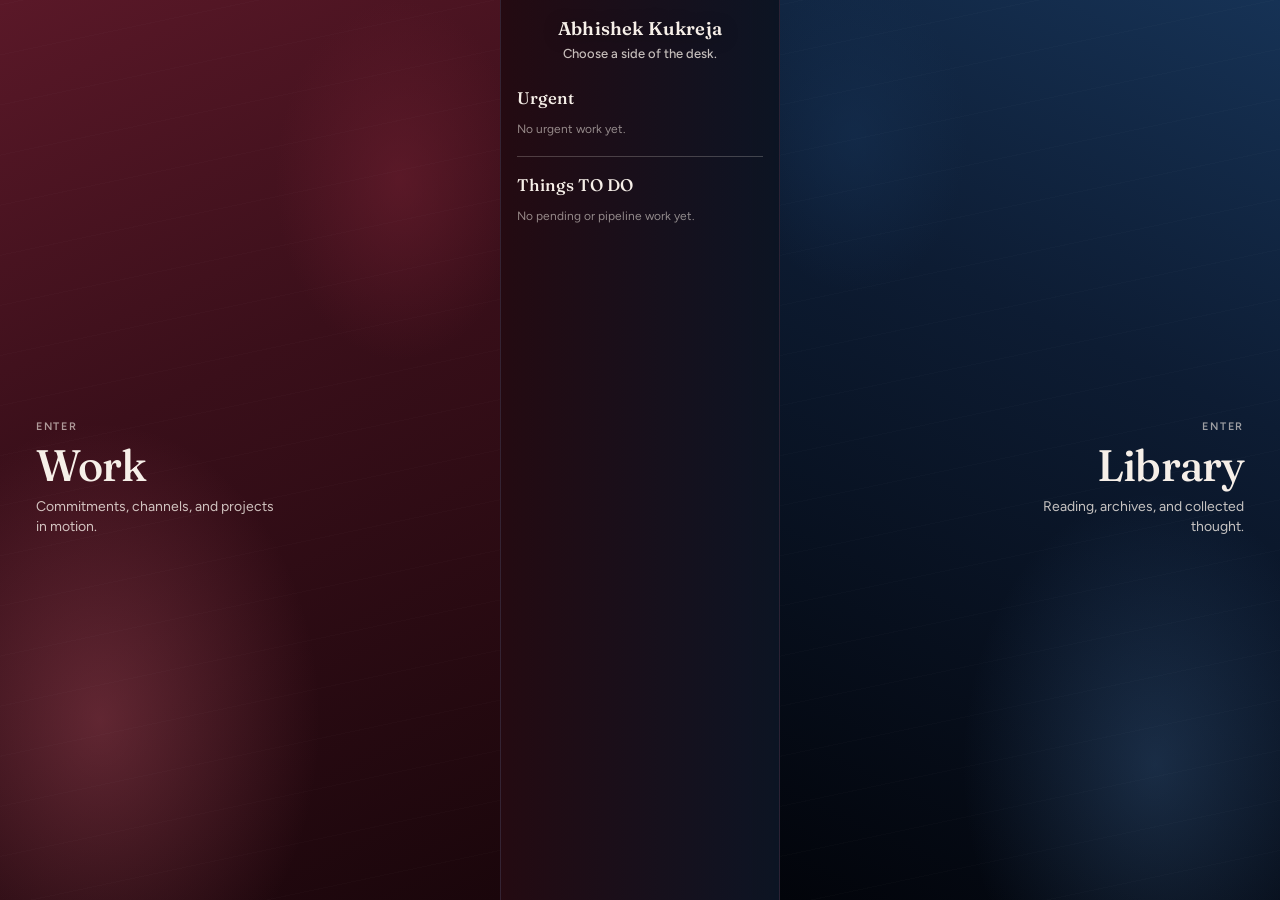
==== index.html @ 20c18913 "Publish Work and Library site." ====
<!DOCTYPE html>
<html lang="en">
<head>
  <meta charset="UTF-8" />
  <meta name="viewport" content="width=device-width, initial-scale=1" />
  <title>Abhishek Kukreja — Work & Library</title>
  <link rel="preconnect" href="https://fonts.googleapis.com" />
  <link rel="preconnect" href="https://fonts.gstatic.com" crossorigin />
  <link href="https://fonts.googleapis.com/css2?family=Fraunces:ital,opsz,wght@0,9..144,500;0,9..144,600;1,9..144,500&family=Figtree:wght@400;500;600;700&display=swap" rel="stylesheet" />
  <link rel="stylesheet" href="styles.css" />
</head>
<body class="page-home">
  <div class="home-brand">
    <p class="home-brand__name">Abhishek Kukreja</p>
    <p class="home-brand__line">Choose a side of the desk.</p>
  </div>

  <main class="home-split" aria-label="Choose Work or Library">
    <a class="home-panel home-panel--work" href="work.html">
      <div class="home-panel__veil"></div>
      <div class="home-panel__content">
        <span class="home-panel__label">Enter</span>
        <h1 class="home-panel__title">Work</h1>
        <p class="home-panel__copy">Commitments, channels, and projects in motion.</p>
      </div>
    </a>

    <aside class="home-todo" aria-label="Work lists">
      <section class="home-list-block" aria-labelledby="urgent-heading">
        <h2 id="urgent-heading">Urgent</h2>
        <ul class="home-todo__list" id="home-urgent-list"></ul>
        <p class="home-list-empty" id="home-urgent-empty">No urgent work yet.</p>
      </section>

      <section class="home-list-block home-list-block--todo" aria-labelledby="todo-heading">
        <h2 id="todo-heading">Things TO DO</h2>
        <ul class="home-todo__list" id="home-todo-list"></ul>
        <p class="home-list-empty" id="home-todo-empty">No pending or pipeline work yet.</p>
      </section>
    </aside>

    <a class="home-panel home-panel--library" href="library.html">
      <div class="home-panel__veil"></div>
      <div class="home-panel__content">
        <span class="home-panel__label">Enter</span>
        <h1 class="home-panel__title">Library</h1>
        <p class="home-panel__copy">Reading, archives, and collected thought.</p>
      </div>
    </a>
  </main>

  <script src="script.js"></script>
</body>
</html>
---- styles.css ----
:root {
  --font-ui: "Figtree", "Segoe UI", sans-serif;
  --font-display: "Fraunces", Georgia, serif;

  --maroon-ink: #1a060b;
  --maroon-deep: #3a0f1a;
  --maroon: #6e1f30;
  --maroon-mid: #8f3346;
  --maroon-glow: #c45a6c;
  --maroon-mist: rgba(255, 226, 230, 0.9);

  --navy-ink: #02040a;
  --navy-deep: #07101f;
  --navy: #0d1c33;
  --navy-mid: #163255;
  --navy-glow: #4a7ab0;
  --navy-mist: rgba(210, 222, 236, 0.92);

  --ease-out: cubic-bezier(0.22, 1, 0.36, 1);
  --page-width: 68rem;
}

*,
*::before,
*::after {
  box-sizing: border-box;
}

html {
  scroll-behavior: smooth;
  font-size: 16px;
}

body {
  margin: 0;
  min-height: 100vh;
  font-family: var(--font-ui);
  font-size: 0.9375rem;
  font-weight: 400;
  line-height: 1.5;
  color: #f6efe8;
  -webkit-font-smoothing: antialiased;
  text-rendering: optimizeLegibility;
}

a {
  color: inherit;
  text-decoration: none;
}

img {
  max-width: 100%;
  display: block;
}

/* ——— Home ——— */

.page-home {
  overflow: hidden;
  background: #0a0507;
}

.home-brand {
  position: fixed;
  top: 1.1rem;
  left: 50%;
  transform: translateX(-50%);
  z-index: 20;
  text-align: center;
  pointer-events: none;
  animation: brand-in 1s var(--ease-out) both;
}

.home-todo {
  display: flex;
  flex-direction: column;
  justify-content: flex-start;
  align-items: stretch;
  gap: 1.15rem;
  padding: 5.35rem 1rem 2.25rem;
  background:
    linear-gradient(90deg, rgba(58, 15, 26, 0.55), rgba(13, 28, 51, 0.65)),
    #0a0507;
  border-left: 1px solid rgba(196, 90, 108, 0.22);
  border-right: 1px solid rgba(74, 122, 176, 0.22);
  animation: panel-rise 0.9s var(--ease-out) 0.08s both;
  overflow-y: auto;
  max-height: 100vh;
  max-height: 100dvh;
  scrollbar-width: thin;
  scrollbar-color: #000 transparent;
}

.home-todo::-webkit-scrollbar,
.category-works::-webkit-scrollbar {
  width: 7px;
}

.home-todo::-webkit-scrollbar-track,
.category-works::-webkit-scrollbar-track {
  background: transparent;
}

.home-todo::-webkit-scrollbar-thumb,
.category-works::-webkit-scrollbar-thumb {
  background: #000;
}

.home-todo::-webkit-scrollbar-button,
.category-works::-webkit-scrollbar-button {
  display: none;
  width: 7px;
  height: 0;
  background: #000;
}

.home-todo.is-scrolling::-webkit-scrollbar-button:single-button,
.category-works.is-scrolling::-webkit-scrollbar-button:single-button {
  display: block;
  height: 8px;
}

.category-works {
  scrollbar-width: thin;
  scrollbar-color: #000 transparent;
}

.home-brand__name {
  margin: 0;
  font-family: var(--font-display);
  font-size: 1.15rem;
  font-weight: 600;
  letter-spacing: 0.01em;
  line-height: 1.2;
  text-shadow: 0 2px 18px rgba(0, 0, 0, 0.45);
}

.home-brand__line {
  margin: 0.25rem 0 0;
  font-size: 0.8125rem;
  font-weight: 500;
  opacity: 0.78;
}

.home-split {
  display: grid;
  grid-template-columns: 1fr minmax(15rem, 17.5rem) 1fr;
  min-height: 100vh;
  min-height: 100dvh;
}

.home-panel {
  position: relative;
  display: flex;
  align-items: center;
  min-height: 100vh;
  min-height: 100dvh;
  padding: 5.5rem 2.25rem 2.25rem;
  overflow: hidden;
  isolation: isolate;
}

.home-panel--work {
  background:
    radial-gradient(ellipse 80% 60% at 20% 80%, rgba(196, 90, 108, 0.35), transparent 55%),
    radial-gradient(ellipse 50% 40% at 80% 20%, rgba(110, 31, 48, 0.55), transparent 50%),
    linear-gradient(155deg, #5a1828 0%, #3a0f1a 42%, #1a060b 100%);
}

.home-panel--library {
  background:
    radial-gradient(ellipse 70% 55% at 75% 85%, rgba(74, 122, 176, 0.28), transparent 55%),
    radial-gradient(ellipse 45% 35% at 15% 15%, rgba(22, 50, 85, 0.5), transparent 50%),
    linear-gradient(205deg, #163255 0%, #0d1c33 38%, #02040a 100%);
}

.home-panel__veil {
  position: absolute;
  inset: 0;
  z-index: -1;
  background:
    repeating-linear-gradient(
      -12deg,
      transparent,
      transparent 48px,
      rgba(255, 255, 255, 0.015) 48px,
      rgba(255, 255, 255, 0.015) 49px
    );
  opacity: 0.9;
  transition: opacity 0.6s var(--ease-out), transform 0.8s var(--ease-out);
}

.home-panel__content {
  max-width: 18rem;
  transform: translateY(0);
  transition: transform 0.65s var(--ease-out);
  animation: panel-rise 0.9s var(--ease-out) both;
}

.home-panel--library .home-panel__content {
  animation-delay: 0.12s;
  margin-left: auto;
  text-align: right;
}

.home-panel__label {
  display: inline-block;
  font-size: 0.68rem;
  font-weight: 600;
  letter-spacing: 0.16em;
  text-transform: uppercase;
  opacity: 0.62;
  margin-bottom: 0.4rem;
}

.home-panel__title {
  margin: 0;
  font-family: var(--font-display);
  font-size: clamp(2rem, 4vw, 2.75rem);
  font-weight: 500;
  line-height: 1.05;
  letter-spacing: -0.02em;
}

.home-panel__copy {
  margin: 0.55rem 0 0;
  font-size: 0.875rem;
  line-height: 1.45;
  opacity: 0.8;
  max-width: 15.5rem;
}

.home-panel--library .home-panel__copy {
  margin-left: auto;
}

.home-panel::after {
  content: "";
  position: absolute;
  inset: 0;
  background: rgba(0, 0, 0, 0);
  transition: background 0.5s var(--ease-out);
  pointer-events: none;
  z-index: 1;
}

.home-split:has(.home-panel--work:hover) .home-panel--library::after,
.home-split:has(.home-panel--library:hover) .home-panel--work::after {
  background: rgba(0, 0, 0, 0.35);
}

.home-panel:hover .home-panel__veil {
  transform: scale(1.06);
  opacity: 1;
}

.home-panel:hover .home-panel__content {
  transform: translateY(-0.25rem);
}

.home-panel:focus-visible {
  outline: 2px solid rgba(255, 255, 255, 0.7);
  outline-offset: -6px;
}

.home-list-block h2 {
  margin: 0 0 0.55rem;
  font-family: var(--font-display);
  font-size: 1.05rem;
  font-weight: 500;
}

.home-list-block--todo {
  padding-top: 1rem;
  border-top: 1px solid rgba(246, 239, 232, 0.22);
}

.home-list-empty {
  margin: 0;
  font-size: 0.75rem;
  opacity: 0.55;
}

.home-todo__list {
  list-style: none;
  margin: 0;
  padding: 0;
  display: flex;
  flex-direction: column;
  gap: 0.35rem;
}

.home-todo__item {
  display: grid;
  grid-template-columns: auto 1fr auto;
  column-gap: 0.45rem;
  row-gap: 0.1rem;
  align-items: center;
  padding-bottom: 0.35rem;
  border-bottom: 1px solid rgba(246, 239, 232, 0.12);
}

.home-todo__item:last-child {
  border-bottom: 0;
  padding-bottom: 0;
}

.home-todo__item.is-done .home-todo__name,
.home-todo__item.is-done .home-todo__cat,
.work-row.is-done .work-row__title,
.work-row.is-done .work-row__status,
.work-row.is-done .work-row__date,
.work-row.is-done .work-row__remark {
  text-decoration: line-through;
  opacity: 0.55;
}

.work-check {
  width: 0.7rem;
  height: 0.7rem;
  flex-shrink: 0;
  border: 1.5px solid rgba(246, 239, 232, 0.55);
  border-radius: 50%;
  box-sizing: border-box;
  grid-row: 1;
  align-self: center;
}

.home-todo__name {
  grid-column: 2;
  grid-row: 1;
  font-size: 0.8rem;
  font-weight: 600;
  line-height: 1.3;
}

.home-todo__cat {
  grid-column: 2;
  grid-row: 2;
  font-size: 0.68rem;
  opacity: 0.55;
}

.task-actions {
  display: flex;
  flex-wrap: wrap;
  gap: 0.45rem;
  grid-column: 3;
  grid-row: 1 / span 2;
  align-self: center;
  justify-content: flex-end;
}

.task-link {
  padding: 0;
  border: 0;
  background: none;
  color: inherit;
  font: inherit;
  font-size: 0.68rem;
  text-decoration: underline;
  text-underline-offset: 0.12em;
  cursor: pointer;
  opacity: 0.7;
}

.task-link:hover {
  opacity: 1;
}

/* ——— Shared chrome ——— */

.site-header {
  display: flex;
  align-items: center;
  justify-content: space-between;
  gap: 1rem;
  max-width: var(--page-width);
  margin: 0 auto;
  padding: 0.85rem 1.5rem;
  position: sticky;
  top: 0;
  z-index: 30;
  backdrop-filter: blur(14px);
}

.page-work .site-header {
  background: rgba(26, 6, 11, 0.72);
  border-bottom: 1px solid rgba(196, 90, 108, 0.18);
}

.site-header--library {
  background: rgba(2, 4, 10, 0.7);
  border-bottom: 1px solid rgba(74, 122, 176, 0.18);
}

.site-header__home {
  font-family: var(--font-display);
  font-weight: 600;
  font-size: 0.95rem;
}

.site-header__nav {
  display: flex;
  gap: 1.15rem;
  font-size: 0.75rem;
  font-weight: 600;
  letter-spacing: 0.08em;
  text-transform: uppercase;
}

.site-header__nav a {
  opacity: 0.55;
  transition: opacity 0.25s ease;
}

.site-header__nav a:hover,
.site-header__nav a.is-active {
  opacity: 1;
}

.site-footer {
  max-width: var(--page-width);
  margin: 0 auto;
  padding: 1.5rem 1.5rem 2rem;
  font-size: 0.8125rem;
  opacity: 0.72;
}

.site-footer a:hover {
  opacity: 1;
}

/* ——— Work ——— */

.page-work {
  background:
    radial-gradient(ellipse 90% 50% at 10% 0%, rgba(143, 51, 70, 0.35), transparent 50%),
    radial-gradient(ellipse 60% 40% at 100% 30%, rgba(110, 31, 48, 0.4), transparent 45%),
    linear-gradient(180deg, #3a0f1a 0%, #1a060b 55%, #0f0408 100%);
  color: var(--maroon-mist);
}

.work-main,
.library-main {
  max-width: var(--page-width);
  margin: 0 auto;
  padding: 0.85rem 1.5rem 1.25rem;
}

.work-hero,
.library-hero {
  margin-bottom: 1.25rem;
  animation: panel-rise 0.8s var(--ease-out) both;
}

.eyebrow {
  margin: 0 0 0.3rem;
  font-size: 0.68rem;
  font-weight: 600;
  letter-spacing: 0.14em;
  text-transform: uppercase;
  opacity: 0.58;
}

.work-hero h1,
.library-hero h1 {
  margin: 0;
  font-family: var(--font-display);
  font-size: clamp(1.65rem, 3vw, 2.1rem);
  font-weight: 500;
  line-height: 1.15;
  letter-spacing: -0.02em;
}

.lede {
  margin: 0.35rem 0 0;
  font-size: 0.875rem;
  line-height: 1.45;
  opacity: 0.8;
  max-width: 32rem;
}

.work-grid {
  display: grid;
  grid-template-columns: repeat(3, minmax(0, 1fr));
  gap: 0.7rem;
}

.work-tile {
  min-height: 7.25rem;
  display: flex;
  flex-direction: column;
  justify-content: center;
  padding: 0.9rem 0.95rem 1rem;
  border: 1px solid rgba(196, 90, 108, 0.28);
  background: linear-gradient(145deg, rgba(143, 51, 70, 0.28), rgba(26, 6, 11, 0.35));
  transition: transform 0.45s var(--ease-out), border-color 0.35s ease, background 0.45s ease, opacity 0.2s ease;
  animation: tile-in 0.7s var(--ease-out) both;
  animation-delay: calc(0.05s + var(--i) * 0.05s);
  text-align: left;
  color: inherit;
  font: inherit;
  cursor: grab;
}

.work-tile:active {
  cursor: grabbing;
}

.work-tile:hover {
  transform: translateY(-3px);
  border-color: rgba(196, 90, 108, 0.7);
  background: linear-gradient(145deg, rgba(143, 51, 70, 0.42), rgba(26, 6, 11, 0.45));
}

.work-tile.is-dragging {
  opacity: 0.45;
  transform: scale(0.98);
}

.work-tile--drag-over {
  border-color: rgba(232, 160, 168, 0.85);
  box-shadow: inset 0 0 0 1px rgba(232, 160, 168, 0.35);
}

.work-tile--empty {
  border-style: dashed;
  border-color: rgba(196, 90, 108, 0.32);
  background: rgba(26, 6, 11, 0.18);
  cursor: pointer;
}

.work-tile--empty:hover {
  border-color: rgba(196, 90, 108, 0.65);
  background: rgba(143, 51, 70, 0.18);
}

.work-tile__hint {
  color: rgba(190, 180, 182, 0.72);
  font-weight: 500;
}

.work-tile h3 {
  margin: 0;
  font-family: var(--font-display);
  font-size: 1.05rem;
  font-weight: 500;
  letter-spacing: -0.01em;
  line-height: 1.2;
}

.work-tile.is-editing {
  cursor: text;
}

.work-tile__edit {
  width: 100%;
  margin: 0;
  padding: 0.2rem 0.35rem;
  border: 1px solid rgba(196, 90, 108, 0.55);
  background: rgba(10, 3, 6, 0.45);
  color: inherit;
  font-family: var(--font-display);
  font-size: 1.05rem;
  font-weight: 500;
  line-height: 1.2;
}

.work-tile__edit:focus {
  outline: 1px solid rgba(232, 160, 168, 0.75);
}

.work-plus {
  position: fixed;
  left: 1.15rem;
  top: 50%;
  transform: translateY(-50%);
  z-index: 40;
  width: 2.75rem;
  height: 2.75rem;
  border-radius: 50%;
  border: 1px solid rgba(196, 90, 108, 0.55);
  background: linear-gradient(145deg, #8f3346, #3a0f1a);
  color: var(--maroon-mist);
  font: inherit;
  font-size: 1.55rem;
  line-height: 1;
  cursor: pointer;
  display: grid;
  place-items: center;
  box-shadow: 0 10px 28px rgba(0, 0, 0, 0.35);
  transition: transform 0.35s var(--ease-out), border-color 0.25s ease, background 0.25s ease;
}

.work-plus:hover {
  transform: translateY(-50%) scale(1.06);
  border-color: rgba(232, 160, 168, 0.75);
  background: linear-gradient(145deg, #a84457, #4a1624);
}

.work-plus:focus-visible {
  outline: 2px solid rgba(255, 220, 226, 0.8);
  outline-offset: 3px;
}

.work-dialog {
  width: min(34rem, calc(100vw - 2rem));
  padding: 0;
  border: 1px solid rgba(196, 90, 108, 0.35);
  background: linear-gradient(180deg, #4a1624 0%, #1a060b 100%);
  color: var(--maroon-mist);
  box-shadow: 0 18px 50px rgba(0, 0, 0, 0.45);
  overflow: visible;
}

.work-dialog::backdrop {
  background: rgba(8, 2, 4, 0.62);
}

.work-form {
  display: grid;
  gap: 0.85rem;
  padding: 1.15rem 1.2rem 1.2rem;
}

.work-form h2 {
  margin: 0 0 0.15rem;
  font-family: var(--font-display);
  font-size: 1.25rem;
  font-weight: 500;
}

.work-form label,
.work-form legend {
  display: grid;
  gap: 0.35rem;
  font-size: 0.75rem;
  font-weight: 600;
}

.work-form input[type="text"],
.work-form input[type="date"],
.work-form textarea {
  width: 100%;
  padding: 0.45rem 0.55rem;
  border: 1px solid rgba(196, 90, 108, 0.35);
  background: rgba(10, 3, 6, 0.45);
  color: inherit;
  font: inherit;
  font-size: 0.875rem;
  font-weight: 400;
  resize: vertical;
}

.date-field-label {
  display: grid;
  gap: 0.35rem;
}

.date-trigger {
  display: flex;
  align-items: center;
  width: 100%;
  min-height: 2rem;
  padding: 0.45rem 0.55rem;
  border: 1px solid rgba(196, 90, 108, 0.35);
  background: rgba(10, 3, 6, 0.45);
  color: inherit;
  font: inherit;
  font-size: 0.875rem;
  text-align: left;
  cursor: pointer;
}

.work-row--edit .date-trigger {
  padding: 0.35rem 0.4rem;
  font-size: 0.78rem;
  min-width: 0;
}

.date-calendar {
  position: fixed;
  inset: unset;
  margin: 0;
  z-index: 2147483647;
  width: 16.5rem;
  padding: 0.75rem;
  border: 1px solid rgba(196, 90, 108, 0.4);
  background: linear-gradient(180deg, #4a1624 0%, #1a060b 100%);
  color: var(--maroon-mist);
  box-shadow: 0 16px 40px rgba(0, 0, 0, 0.55);
  pointer-events: auto;
}

.date-calendar__head {
  display: flex;
  align-items: center;
  justify-content: space-between;
  gap: 0.4rem;
  margin-bottom: 0.65rem;
}

.date-calendar__label {
  margin: 0;
  font-family: var(--font-display);
  font-size: 0.95rem;
  font-weight: 500;
}

.date-calendar__nav,
.date-calendar__foot button {
  border: 1px solid rgba(196, 90, 108, 0.35);
  background: rgba(143, 51, 70, 0.35);
  color: inherit;
  font: inherit;
  cursor: pointer;
}

.date-calendar__nav {
  width: 1.8rem;
  height: 1.8rem;
  font-size: 1.1rem;
  line-height: 1;
}

.date-calendar__weekdays,
.date-calendar__grid {
  display: grid;
  grid-template-columns: repeat(7, 1fr);
  gap: 0.2rem;
}

.date-calendar__weekdays {
  margin-bottom: 0.35rem;
  font-size: 0.65rem;
  font-weight: 600;
  letter-spacing: 0.04em;
  text-transform: uppercase;
  opacity: 0.55;
  text-align: center;
}

.date-calendar__blank {
  min-height: 1.85rem;
}

.date-calendar__day {
  min-height: 1.85rem;
  border: 0;
  background: rgba(10, 3, 6, 0.28);
  color: inherit;
  font: inherit;
  font-size: 0.78rem;
  cursor: pointer;
}

.date-calendar__day:hover {
  background: rgba(143, 51, 70, 0.45);
}

.date-calendar__day.is-today {
  box-shadow: inset 0 0 0 1px rgba(232, 160, 168, 0.7);
}

.date-calendar__day.is-selected {
  background: rgba(196, 90, 108, 0.7);
  font-weight: 700;
}

.date-calendar__foot {
  display: flex;
  justify-content: space-between;
  gap: 0.5rem;
  margin-top: 0.65rem;
}

.date-calendar__foot button {
  flex: 1;
  padding: 0.35rem 0.4rem;
  font-size: 0.75rem;
}

.work-form input:focus,
.work-form textarea:focus {
  outline: 1px solid rgba(196, 90, 108, 0.8);
}

.work-form fieldset {
  margin: 0;
  padding: 0;
  border: 0;
  display: grid;
  gap: 0.4rem;
}

.work-form__choice {
  display: flex !important;
  flex-direction: row;
  align-items: center;
  gap: 0.5rem;
  font-size: 0.8125rem;
  font-weight: 500;
  line-height: 1;
}

.work-form__choice input[type="radio"] {
  width: 0.95rem;
  height: 0.95rem;
  margin: 0;
  padding: 0;
  flex-shrink: 0;
  align-self: center;
  position: relative;
  top: 0;
  accent-color: #c45a6c;
}

.work-form__actions {
  display: flex;
  justify-content: flex-end;
  gap: 0.55rem;
  margin-top: 0.2rem;
}

.work-form button,
.category-panel__head button {
  font: inherit;
  font-size: 0.8125rem;
  font-weight: 600;
  padding: 0.42rem 0.85rem;
  cursor: pointer;
  border: 1px solid rgba(196, 90, 108, 0.4);
  background: rgba(143, 51, 70, 0.55);
  color: inherit;
}

.work-form__cancel {
  background: transparent;
  font-weight: 500;
  opacity: 0.8;
}

.category-panel {
  padding: 1.1rem 1.15rem 1.2rem;
  display: grid;
  gap: 0.75rem;
}

.category-panel__head {
  display: flex;
  align-items: center;
  justify-content: space-between;
  gap: 0.75rem;
}

.category-panel__head h2 {
  margin: 0;
  font-family: var(--font-display);
  font-size: 1.25rem;
  font-weight: 500;
}

.category-works {
  display: grid;
  gap: 0.45rem;
  max-height: min(55vh, 28rem);
  overflow-y: auto;
  scrollbar-width: thin;
  scrollbar-color: #000 transparent;
}

.work-row {
  display: grid;
  grid-template-columns: 1.4fr 0.85fr 0.9fr 1.2fr auto;
  gap: 0.45rem;
  align-items: center;
  padding: 0.45rem 0.5rem;
  border: 1px solid rgba(196, 90, 108, 0.22);
  background: rgba(10, 3, 6, 0.28);
  font-size: 0.78rem;
  line-height: 1.35;
  width: 100%;
  color: inherit;
  font: inherit;
  text-align: left;
}

.work-row--read {
  cursor: pointer;
}

.work-row--read .task-actions {
  grid-column: auto;
  grid-row: auto;
}

.work-row--read:hover {
  border-color: rgba(196, 90, 108, 0.55);
  background: rgba(143, 51, 70, 0.22);
}

.work-row--head,
.work-row--edit,
.work-row--new {
  grid-template-columns: 1.4fr 0.85fr 0.9fr 1.2fr;
}

.work-row--head {
  border: 0;
  background: transparent;
  padding: 0 0.5rem;
  font-size: 0.65rem;
  font-weight: 600;
  letter-spacing: 0.08em;
  text-transform: uppercase;
  opacity: 0.55;
  cursor: default;
}

.work-row--urgent {
  border-color: rgba(232, 120, 122, 0.45);
}

.work-row--pending {
  border-color: rgba(214, 176, 110, 0.35);
}

.work-row--pipeline {
  border-color: rgba(196, 90, 108, 0.16);
}

.work-row--new,
.work-row--add {
  border-style: dashed;
  opacity: 0.92;
  background: rgba(26, 6, 11, 0.18);
  cursor: pointer;
}

.work-row--add:hover {
  border-color: rgba(196, 90, 108, 0.55);
  background: rgba(143, 51, 70, 0.16);
}

.work-row__hint {
  color: rgba(190, 180, 182, 0.72);
  font-weight: 500;
}

.work-row--edit input,
.work-row--edit select {
  width: 100%;
  min-width: 0;
  padding: 0.35rem 0.4rem;
  border: 1px solid rgba(196, 90, 108, 0.28);
  background: rgba(10, 3, 6, 0.4);
  color: inherit;
  font: inherit;
  font-size: 0.78rem;
}

.work-row--edit input:focus,
.work-row--edit select:focus {
  outline: 1px solid rgba(196, 90, 108, 0.75);
}

.work-row--edit select {
  cursor: pointer;
}

.work-row--new input::placeholder {
  color: rgba(246, 239, 232, 0.4);
}

.work-row__title {
  font-weight: 600;
}

.work-row__status,
.work-row__date,
.work-row__remark {
  opacity: 0.95;
}

@media (max-width: 720px) {
  .work-row,
  .work-row--head,
  .work-row--edit,
  .work-row--new {
    grid-template-columns: 1fr 1fr;
  }

  .work-row--head span:nth-child(n + 3),
  .work-row__date,
  .work-row__remark,
  .work-row--read .task-actions {
    grid-column: 1 / -1;
  }
}

/* ——— Library ——— */

.page-library {
  position: relative;
  background: linear-gradient(180deg, #163255 0%, #0d1c33 28%, #07101f 62%, #02040a 100%);
  color: var(--navy-mist);
  overflow-x: hidden;
}

.library-atmosphere {
  position: fixed;
  inset: 0;
  pointer-events: none;
  z-index: 0;
  background:
    radial-gradient(ellipse 50% 35% at 80% 10%, rgba(74, 122, 176, 0.22), transparent 55%),
    radial-gradient(ellipse 40% 30% at 10% 70%, rgba(22, 50, 85, 0.35), transparent 50%);
  animation: atmosphere-drift 14s ease-in-out infinite alternate;
}

.library-main,
.page-library .site-header,
.page-library .site-footer {
  position: relative;
  z-index: 1;
}

.library-shelves {
  display: grid;
  grid-template-columns: repeat(2, minmax(0, 1fr));
  gap: 0.7rem;
}

.shelf {
  padding: 1rem 1.05rem 1.1rem;
  border-top: 1px solid rgba(198, 214, 235, 0.22);
  background: linear-gradient(180deg, rgba(22, 50, 85, 0.28), rgba(2, 4, 10, 0.45));
  transition: transform 0.45s var(--ease-out), background 0.4s ease;
  animation: tile-in 0.75s var(--ease-out) both;
  animation-delay: calc(0.08s + var(--i) * 0.06s);
}

.shelf:hover {
  transform: translateY(-2px);
  background: linear-gradient(180deg, rgba(22, 50, 85, 0.4), rgba(2, 4, 10, 0.55));
}

.shelf__index {
  display: block;
  font-size: 0.65rem;
  font-weight: 600;
  letter-spacing: 0.1em;
  opacity: 0.45;
  margin-bottom: 0.4rem;
}

.shelf h2 {
  margin: 0;
  font-family: var(--font-display);
  font-size: 1.15rem;
  font-weight: 500;
  letter-spacing: -0.015em;
}

.shelf > p {
  margin: 0.35rem 0 0;
  font-size: 0.8125rem;
  line-height: 1.4;
  opacity: 0.78;
  max-width: 28rem;
}

.shelf__list {
  margin: 0.7rem 0 0;
  padding: 0;
  list-style: none;
  display: grid;
  gap: 0.28rem;
}

.shelf__list li {
  font-size: 0.75rem;
  font-weight: 500;
  opacity: 0.68;
  padding-left: 0.8rem;
  position: relative;
}

.shelf__list li::before {
  content: "";
  position: absolute;
  left: 0;
  top: 0.6em;
  width: 0.35rem;
  height: 1px;
  background: currentColor;
  opacity: 0.7;
}

/* ——— Motion ——— */

@keyframes brand-in {
  from {
    opacity: 0;
    transform: translateX(-50%) translateY(-10px);
  }
  to {
    opacity: 1;
    transform: translateX(-50%) translateY(0);
  }
}

@keyframes panel-rise {
  from {
    opacity: 0;
    transform: translateY(12px);
  }
  to {
    opacity: 1;
    transform: translateY(0);
  }
}

@keyframes tile-in {
  from {
    opacity: 0;
    transform: translateY(12px);
  }
  to {
    opacity: 1;
    transform: translateY(0);
  }
}

@keyframes atmosphere-drift {
  from {
    transform: scale(1) translate(0, 0);
  }
  to {
    transform: scale(1.05) translate(-1.5%, 1%);
  }
}

@media (prefers-reduced-motion: reduce) {
  *,
  *::before,
  *::after {
    animation: none !important;
    transition: none !important;
  }
}

/* ——— Responsive ——— */

@media (max-width: 900px) {
  .work-grid {
    grid-template-columns: repeat(2, minmax(0, 1fr));
  }
}

.page-work .work-main {
  padding-left: 4.25rem;
}

@media (max-width: 820px) and (orientation: portrait),
       (max-width: 560px) {
  .page-home {
    overflow: auto;
  }

  .home-brand {
    position: relative;
    top: 0;
    left: 0;
    transform: none;
    width: 100%;
    padding: 1.1rem 1.15rem 0.7rem;
    z-index: 1;
    animation: none;
  }

  .home-split {
    display: flex;
    flex-direction: column;
    min-height: 0;
  }

  .home-todo {
    order: 1;
    max-height: none;
    overflow: visible;
    padding: 0.35rem 1.15rem 1.4rem;
    border: 0;
    border-bottom: 1px solid rgba(246, 239, 232, 0.14);
  }

  .home-panel--work {
    order: 2;
  }

  .home-panel--library {
    order: 3;
  }

  .home-panel {
    min-height: 0;
    align-items: stretch;
    padding: 1.5rem 1.15rem 1.6rem;
  }

  .home-panel--library .home-panel__content {
    margin-left: 0;
    text-align: left;
  }

  .home-panel--library .home-panel__copy {
    margin-left: 0;
  }

  .home-split:has(.home-panel--work:hover) .home-panel--library::after,
  .home-split:has(.home-panel--library:hover) .home-panel--work::after {
    background: transparent;
  }

  .work-grid,
  .library-shelves {
    grid-template-columns: 1fr;
  }

  .work-tile {
    min-height: 4.75rem;
  }

  .work-plus {
    left: auto;
    right: 1rem;
    top: auto;
    bottom: 1.15rem;
    transform: none;
  }

  .work-plus:hover {
    transform: scale(1.06);
  }

  .page-work .work-main,
  .site-header,
  .library-main,
  .site-footer {
    padding-left: 1.15rem;
    padding-right: 1.15rem;
  }

  .site-header {
    flex-wrap: wrap;
    gap: 0.45rem;
  }

  .work-dialog {
    width: calc(100vw - 1.25rem);
    max-height: 90dvh;
  }

  .work-row,
  .work-row--head,
  .work-row--edit,
  .work-row--new,
  .work-row--read {
    grid-template-columns: 1fr;
  }

  .home-todo__item {
    grid-template-columns: auto 1fr;
  }

  .home-todo__item .task-actions {
    grid-column: 2;
    grid-row: 3;
    justify-content: flex-start;
  }
}
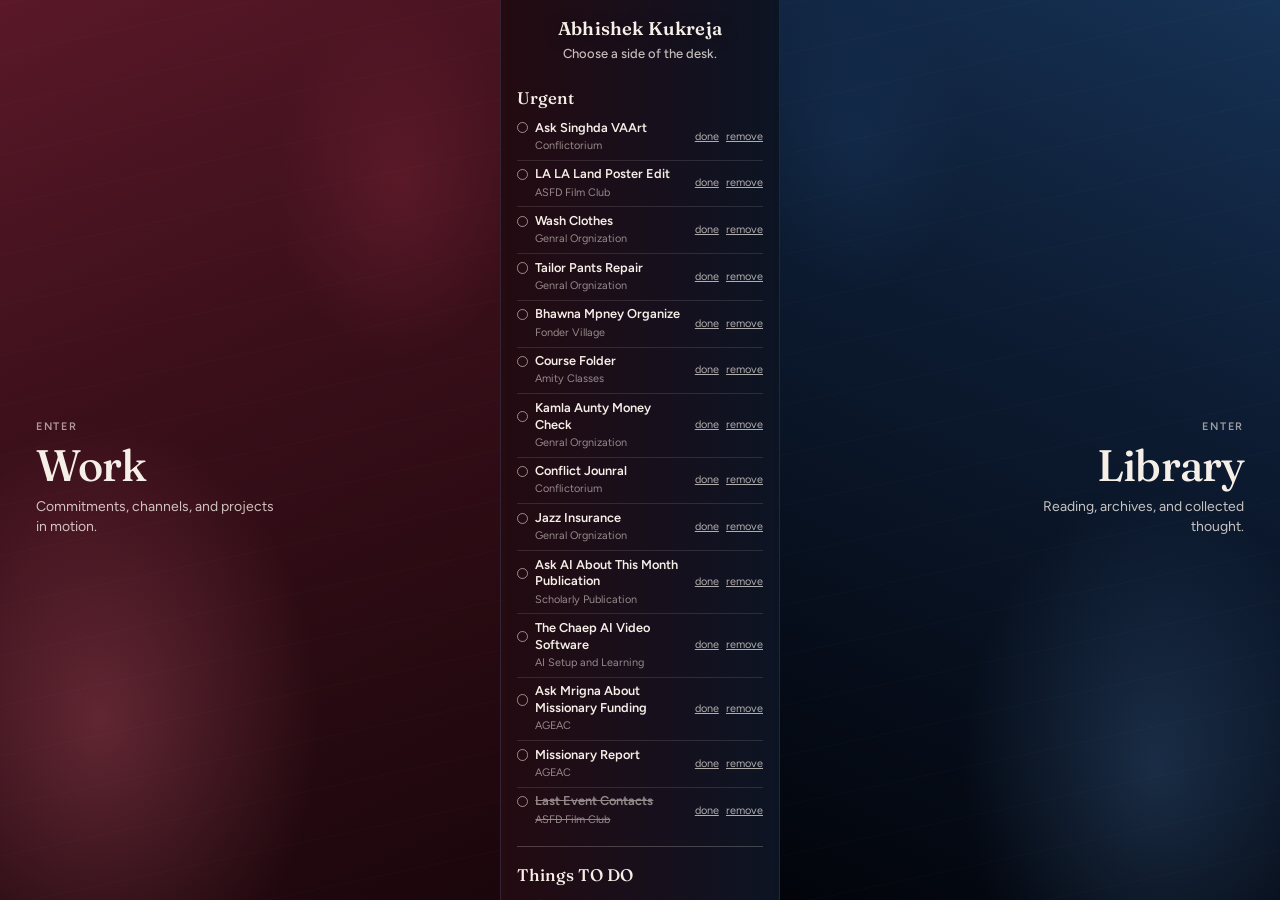
==== commit e85d1560: "Let home-list tasks open an editable row on click." ====
--- a/index.html
+++ b/index.html
@@ -49,6 +49,24 @@
     </a>
   </main>
 
+  <datalist id="home-work-categories"></datalist>
+
+  <div class="date-calendar" id="date-calendar" hidden>
+    <div class="date-calendar__head">
+      <button type="button" class="date-calendar__nav" data-cal-prev aria-label="Previous month">‹</button>
+      <p class="date-calendar__label" id="date-calendar-label"></p>
+      <button type="button" class="date-calendar__nav" data-cal-next aria-label="Next month">›</button>
+    </div>
+    <div class="date-calendar__weekdays" aria-hidden="true">
+      <span>Mo</span><span>Tu</span><span>We</span><span>Th</span><span>Fr</span><span>Sa</span><span>Su</span>
+    </div>
+    <div class="date-calendar__grid" id="date-calendar-grid"></div>
+    <div class="date-calendar__foot">
+      <button type="button" data-cal-today>Today</button>
+      <button type="button" data-cal-clear>Clear</button>
+    </div>
+  </div>
+
   <script src="script.js"></script>
 </body>
 </html>
--- a/styles.css
+++ b/styles.css
@@ -298,11 +298,24 @@
   align-items: center;
   padding-bottom: 0.35rem;
   border-bottom: 1px solid rgba(246, 239, 232, 0.12);
+  cursor: pointer;
 }
 
 .home-todo__item:last-child {
   border-bottom: 0;
   padding-bottom: 0;
+}
+
+.home-todo__item.is-editing {
+  display: block;
+  cursor: default;
+  padding-bottom: 0.55rem;
+}
+
+.home-todo__item.is-editing .work-row--edit {
+  grid-template-columns: 1fr;
+  gap: 0.35rem;
+  padding: 0.5rem;
 }
 
 .home-todo__item.is-done .home-todo__name,
@@ -1274,6 +1287,10 @@
     grid-template-columns: auto 1fr;
   }
 
+  .home-todo__item.is-editing {
+    display: block;
+  }
+
   .home-todo__item .task-actions {
     grid-column: 2;
     grid-row: 3;
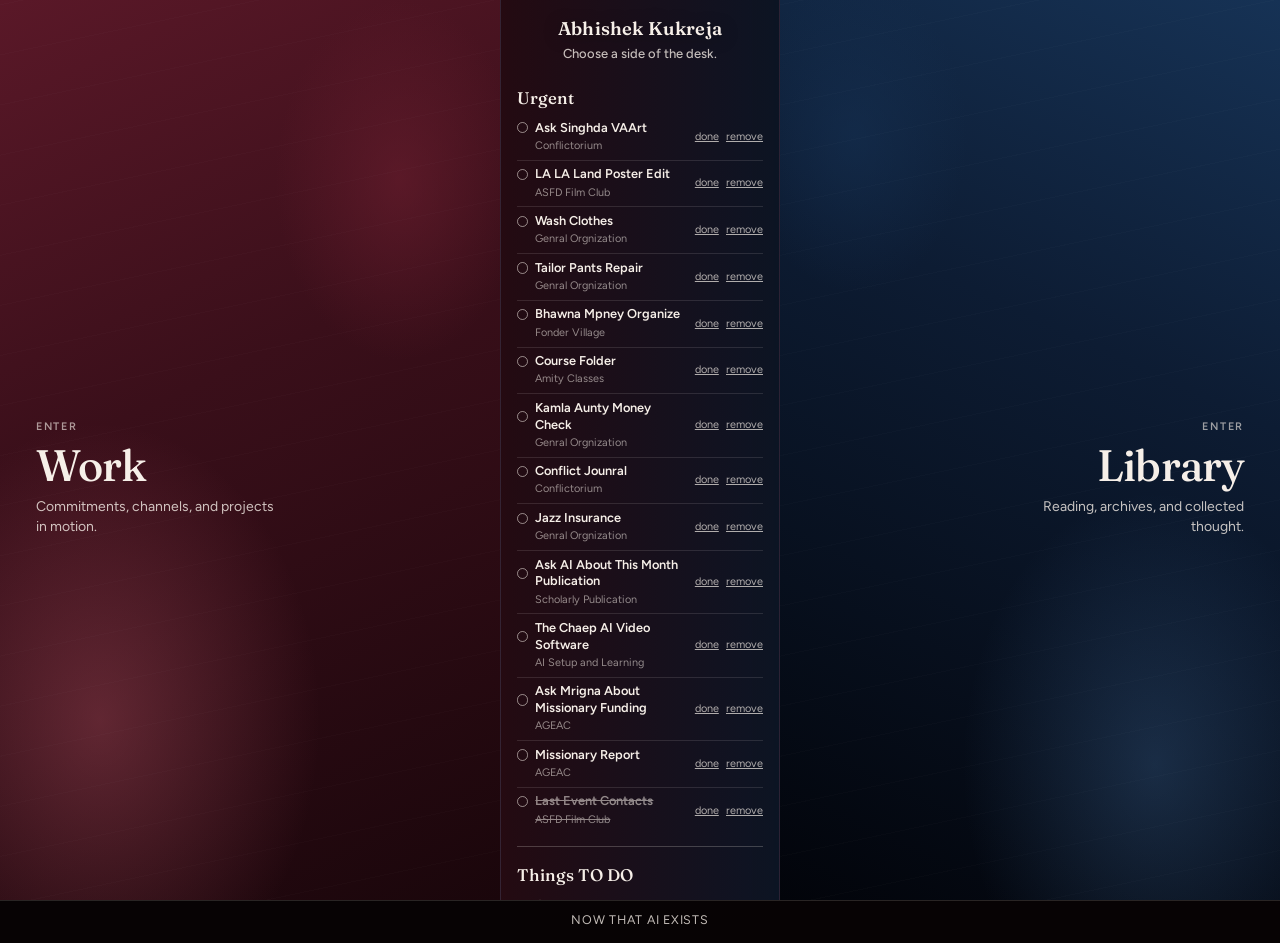
==== commit a625cbcb: "Add Now That AI Exists across the site and stack phone tiles in landscape." ====
--- a/index.html
+++ b/index.html
@@ -47,6 +47,10 @@
         <p class="home-panel__copy">Reading, archives, and collected thought.</p>
       </div>
     </a>
+
+    <footer class="site-footer site-footer--home">
+      <a href="now-that-ai-exists.html">Now That AI Exists</a>
+    </footer>
   </main>
 
   <datalist id="home-work-categories"></datalist>
--- a/styles.css
+++ b/styles.css
@@ -145,6 +145,7 @@
 .home-split {
   display: grid;
   grid-template-columns: 1fr minmax(15rem, 17.5rem) 1fr;
+  grid-template-rows: 1fr auto;
   min-height: 100vh;
   min-height: 100dvh;
 }
@@ -438,10 +439,37 @@
   padding: 1.5rem 1.5rem 2rem;
   font-size: 0.8125rem;
   opacity: 0.72;
+  display: flex;
+  flex-wrap: wrap;
+  gap: 0.45rem 1.1rem;
+  align-items: center;
 }
 
 .site-footer a:hover {
   opacity: 1;
+}
+
+.site-footer--home {
+  grid-column: 1 / -1;
+  max-width: none;
+  margin: 0;
+  justify-content: center;
+  padding: 0.65rem 1.15rem 0.8rem;
+  background: #070304;
+  border-top: 1px solid rgba(246, 239, 232, 0.14);
+  z-index: 4;
+  opacity: 1;
+}
+
+.site-footer--home a {
+  font-size: 0.78rem;
+  letter-spacing: 0.06em;
+  text-transform: uppercase;
+  opacity: 0.78;
+}
+
+.site-footer__note {
+  opacity: 0.7;
 }
 
 /* ——— Work ——— */
@@ -1045,6 +1073,155 @@
   gap: 0.7rem;
 }
 
+/* ——— Now That AI Exists ——— */
+
+.page-ai {
+  background: #f3f0e9;
+  color: #171717;
+}
+
+.site-header--ai {
+  max-width: none;
+  background: rgba(243, 240, 233, 0.88);
+  border-bottom: 1px solid rgba(23, 23, 23, 0.08);
+}
+
+.page-ai .site-header__nav a.is-active,
+.page-ai .site-header__nav a:hover {
+  opacity: 1;
+}
+
+.ai-hero {
+  padding: 3.5rem 7vw 2.4rem;
+  max-width: 1200px;
+}
+
+.ai-hero h1 {
+  font-family: var(--font-display);
+  font-weight: 500;
+  font-size: clamp(2.75rem, 8vw, 6.5rem);
+  line-height: 0.92;
+  margin: 0;
+  max-width: 850px;
+}
+
+.ai-hero .intro {
+  margin-top: 1.5rem;
+  max-width: 42rem;
+  font-size: 1.15rem;
+  line-height: 1.55;
+  opacity: 0.75;
+}
+
+.ai-main {
+  padding: 0 7vw 4.5rem;
+  max-width: 1400px;
+}
+
+.ai-section-title {
+  display: flex;
+  align-items: baseline;
+  gap: 1rem;
+  margin: 3.2rem 0 1.2rem;
+  border-bottom: 1px solid #aaa;
+  padding-bottom: 0.75rem;
+}
+
+.ai-section-title h2 {
+  font-family: var(--font-display);
+  font-weight: 500;
+  font-size: 2.1rem;
+  margin: 0;
+}
+
+.ai-section-title span {
+  opacity: 0.45;
+  font-size: 0.8125rem;
+}
+
+.ai-grid {
+  display: grid;
+  grid-template-columns: repeat(3, minmax(0, 1fr));
+  gap: 0.85rem;
+}
+
+.ai-tile {
+  min-height: 15.5rem;
+  padding: 1.5rem;
+  background: #fffdf8;
+  border: 1px solid #d7d1c6;
+  position: relative;
+  overflow: hidden;
+  transition: transform 0.2s var(--ease-out), box-shadow 0.2s var(--ease-out);
+}
+
+.ai-tile:hover {
+  transform: translateY(-5px);
+  box-shadow: 0 14px 35px rgba(0, 0, 0, 0.09);
+}
+
+.ai-tile__num {
+  font-size: 0.75rem;
+  opacity: 0.45;
+  letter-spacing: 0.08em;
+}
+
+.ai-tile h3 {
+  font-family: var(--font-display);
+  font-size: 1.7rem;
+  font-weight: 500;
+  line-height: 1.05;
+  margin: 2.4rem 0 0.85rem;
+}
+
+.ai-tile p {
+  font-size: 0.95rem;
+  line-height: 1.5;
+  opacity: 0.68;
+  max-width: 22rem;
+  margin: 0;
+}
+
+.ai-block--with .ai-tile:nth-child(3n + 1) {
+  background: #e8e2d5;
+}
+
+.ai-block--with .ai-tile:nth-child(3n + 2) {
+  background: #eee9df;
+}
+
+.ai-block--without .ai-tile {
+  background: #e4e8e5;
+}
+
+.ai-question {
+  margin: 4.5rem 0 1.5rem;
+  padding: 3rem;
+  background: #171717;
+  color: #f5f1e8;
+}
+
+.ai-question h2 {
+  font-family: var(--font-display);
+  font-size: clamp(2rem, 5vw, 4rem);
+  font-weight: 500;
+  line-height: 1.05;
+  max-width: 56rem;
+  margin: 0;
+}
+
+.site-footer--ai {
+  max-width: none;
+  padding: 1.5rem 7vw 3.5rem;
+  color: #171717;
+}
+
+@media (max-width: 900px) {
+  .ai-grid {
+    grid-template-columns: repeat(2, minmax(0, 1fr));
+  }
+}
+
 .shelf {
   padding: 1rem 1.05rem 1.1rem;
   border-top: 1px solid rgba(198, 214, 235, 0.22);
@@ -1177,7 +1354,8 @@
 }
 
 @media (max-width: 820px) and (orientation: portrait),
-       (max-width: 560px) {
+       (max-width: 560px),
+       (orientation: landscape) and (max-height: 540px) {
   .page-home {
     overflow: auto;
   }
@@ -1216,6 +1394,10 @@
     order: 3;
   }
 
+  .site-footer--home {
+    order: 4;
+  }
+
   .home-panel {
     min-height: 0;
     align-items: stretch;
@@ -1237,8 +1419,24 @@
   }
 
   .work-grid,
-  .library-shelves {
+  .library-shelves,
+  .ai-grid {
     grid-template-columns: 1fr;
+  }
+
+  .ai-hero,
+  .ai-main,
+  .site-footer--ai {
+    padding-left: 5vw;
+    padding-right: 5vw;
+  }
+
+  .ai-question {
+    padding: 1.75rem;
+  }
+
+  .ai-tile {
+    min-height: 0;
   }
 
   .work-tile {
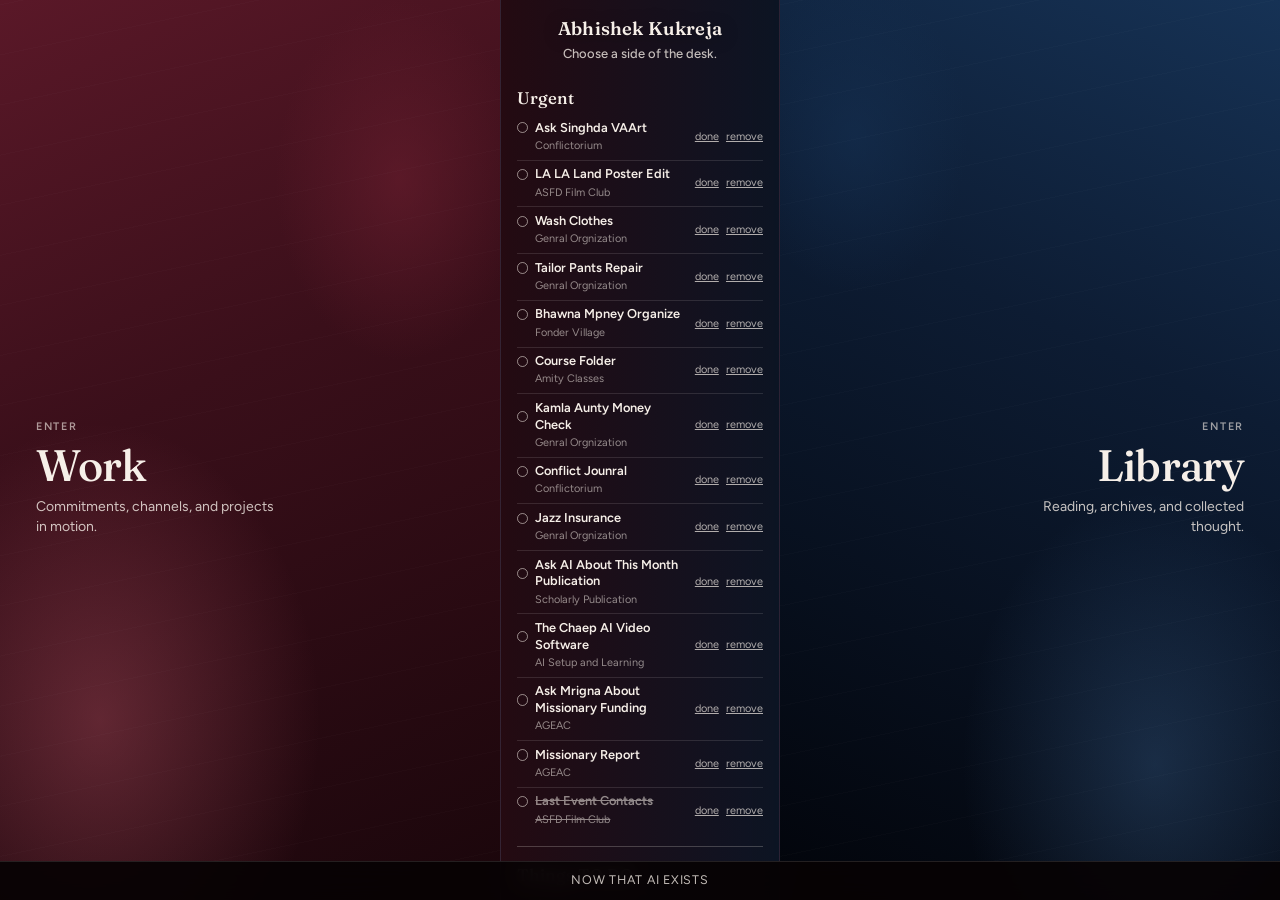
==== commit cc4e6996: "Fix Now That AI Exists footer to show at the bottom on all screens." ====
--- a/index.html
+++ b/index.html
@@ -48,10 +48,11 @@
       </div>
     </a>
 
-    <footer class="site-footer site-footer--home">
-      <a href="now-that-ai-exists.html">Now That AI Exists</a>
-    </footer>
   </main>
+
+  <footer class="site-footer site-footer--home">
+    <a href="now-that-ai-exists.html">Now That AI Exists</a>
+  </footer>
 
   <datalist id="home-work-categories"></datalist>
 
--- a/styles.css
+++ b/styles.css
@@ -450,14 +450,18 @@
 }
 
 .site-footer--home {
-  grid-column: 1 / -1;
+  position: fixed;
+  bottom: 0;
+  left: 0;
+  right: 0;
   max-width: none;
   margin: 0;
   justify-content: center;
-  padding: 0.65rem 1.15rem 0.8rem;
-  background: #070304;
-  border-top: 1px solid rgba(246, 239, 232, 0.14);
-  z-index: 4;
+  padding: 0.55rem 1.15rem 0.65rem;
+  background: rgba(7, 3, 4, 0.92);
+  backdrop-filter: blur(10px);
+  border-top: 1px solid rgba(246, 239, 232, 0.12);
+  z-index: 40;
   opacity: 1;
 }
 
@@ -466,6 +470,10 @@
   letter-spacing: 0.06em;
   text-transform: uppercase;
   opacity: 0.78;
+}
+
+.site-footer--home a:hover {
+  opacity: 1;
 }
 
 .site-footer__note {
@@ -1394,10 +1402,6 @@
     order: 3;
   }
 
-  .site-footer--home {
-    order: 4;
-  }
-
   .home-panel {
     min-height: 0;
     align-items: stretch;
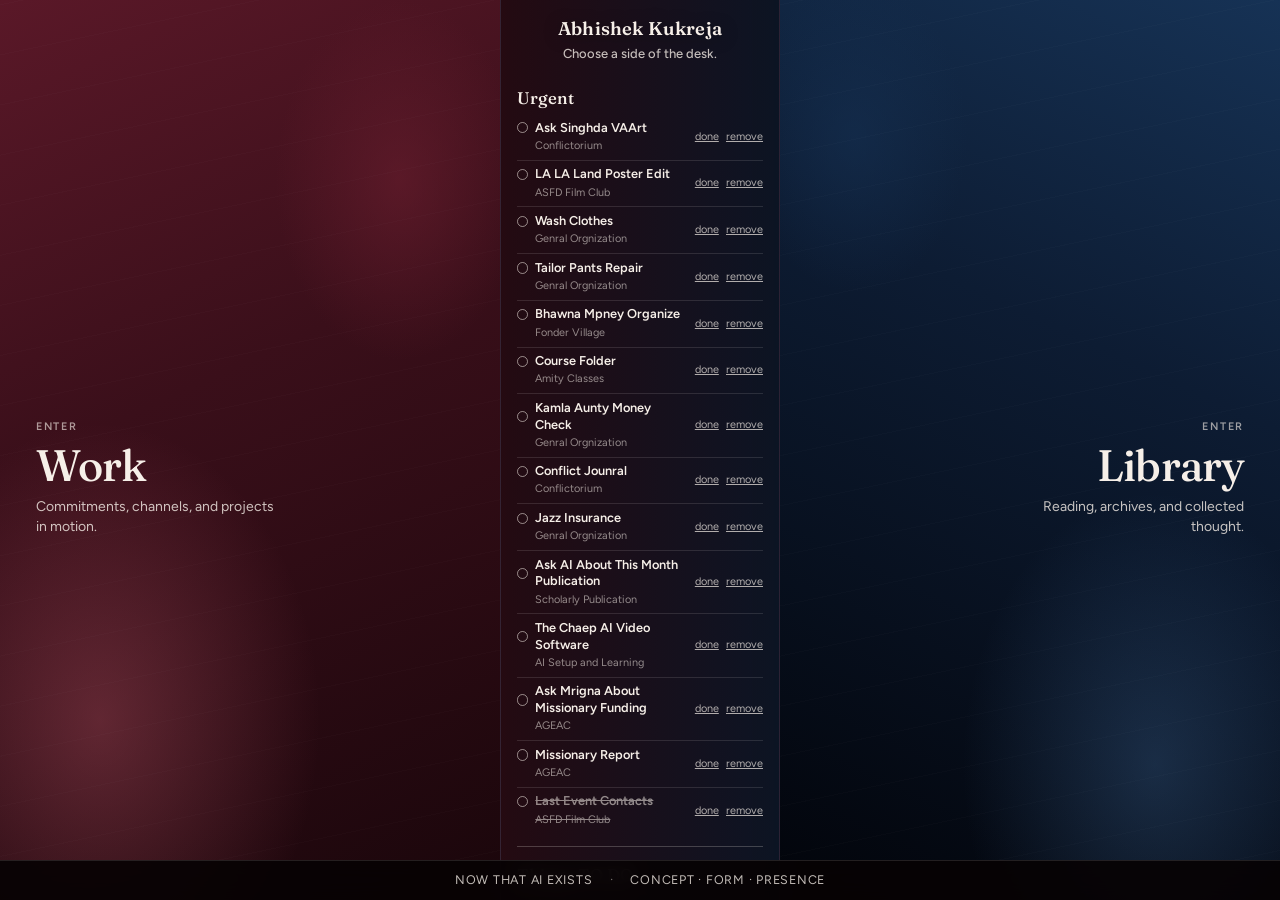
==== commit 30947de0: "Add Concept Form Presence page and pair it with Now That AI Exists in every footer." ====
--- a/index.html
+++ b/index.html
@@ -52,6 +52,8 @@
 
   <footer class="site-footer site-footer--home">
     <a href="now-that-ai-exists.html">Now That AI Exists</a>
+    <span class="site-footer__sep" aria-hidden="true">·</span>
+    <a href="concept-form-presence.html">Concept · Form · Presence</a>
   </footer>
 
   <datalist id="home-work-categories"></datalist>
--- a/styles.css
+++ b/styles.css
@@ -1218,10 +1218,231 @@
   margin: 0;
 }
 
-.site-footer--ai {
+.site-footer--ai,
+.site-footer--cfp {
   max-width: none;
   padding: 1.5rem 7vw 3.5rem;
   color: #171717;
+  justify-content: space-between;
+}
+
+.site-footer__ideas-nav {
+  display: flex;
+  flex-wrap: wrap;
+  gap: 0.25rem 1.1rem;
+  align-items: center;
+  font-size: 0.8125rem;
+}
+
+.site-footer__ideas-nav a {
+  opacity: 0.6;
+  transition: opacity 0.15s;
+}
+
+.site-footer__ideas-nav a:hover,
+.site-footer__ideas-nav a.is-active {
+  opacity: 1;
+}
+
+.site-footer__sep {
+  opacity: 0.45;
+}
+
+/* ——— Concept · Form · Presence page ——— */
+
+.page-cfp {
+  background: #f2eee6;
+  color: #171717;
+}
+
+.site-header--cfp {
+  max-width: none;
+  background: rgba(242, 238, 230, 0.9);
+  border-bottom: 1px solid rgba(23, 23, 23, 0.08);
+}
+
+.cfp-hero {
+  padding: 4.5rem 8vw 3.5rem;
+  max-width: 1350px;
+}
+
+.cfp-hero h1 {
+  font-family: var(--font-display);
+  font-weight: 500;
+  font-size: clamp(2.75rem, 8.5vw, 7rem);
+  line-height: 0.9;
+  margin: 0;
+  max-width: 1100px;
+}
+
+.cfp-intro {
+  font-family: var(--font-display);
+  font-size: clamp(1.25rem, 2.5vw, 2.1rem);
+  line-height: 1.25;
+  max-width: 850px;
+  margin: 2.2rem 0 0;
+  font-weight: 500;
+}
+
+.cfp-main {
+  padding: 0 8vw 5rem;
+  max-width: 1450px;
+}
+
+.cfp-core {
+  display: grid;
+  grid-template-columns: 1fr 1fr 1fr;
+  margin: 1.4rem 0 5.5rem;
+  border-top: 1px solid #aaa;
+  border-bottom: 1px solid #aaa;
+}
+
+.cfp-core div {
+  padding: 2rem 1.5rem 2.2rem 0;
+}
+
+.cfp-core div + div {
+  border-left: 1px solid #aaa;
+  padding-left: 1.5rem;
+}
+
+.cfp-core span {
+  display: block;
+  font-size: 0.65rem;
+  letter-spacing: 0.15em;
+  text-transform: uppercase;
+  opacity: 0.45;
+  margin-bottom: 1.2rem;
+}
+
+.cfp-core h2 {
+  font-family: var(--font-display);
+  font-weight: 500;
+  font-size: clamp(2rem, 4vw, 3.4rem);
+  margin: 0;
+  line-height: 0.98;
+}
+
+.cfp-section-label {
+  font-size: 0.68rem;
+  letter-spacing: 0.17em;
+  text-transform: uppercase;
+  opacity: 0.48;
+  margin-bottom: 0.9rem;
+}
+
+.cfp-practice-grid {
+  display: grid;
+  grid-template-columns: 1fr 1fr;
+  gap: 1rem;
+}
+
+.cfp-practice {
+  min-height: 26rem;
+  padding: 2.25rem;
+  background: #171717;
+  color: #eee9df;
+  display: flex;
+  flex-direction: column;
+  justify-content: space-between;
+}
+
+.cfp-practice:first-child {
+  background: #27231e;
+}
+
+.cfp-practice__num {
+  font-size: 0.68rem;
+  letter-spacing: 0.15em;
+  opacity: 0.45;
+}
+
+.cfp-practice h3 {
+  font-family: var(--font-display);
+  font-size: clamp(2.2rem, 5vw, 4.2rem);
+  font-weight: 500;
+  line-height: 0.92;
+  margin: 0 0 1.1rem;
+}
+
+.cfp-practice p {
+  font-size: 1rem;
+  line-height: 1.55;
+  opacity: 0.7;
+  max-width: 32rem;
+  margin: 0;
+}
+
+.cfp-question {
+  margin-top: 5.5rem;
+  max-width: 61rem;
+}
+
+.cfp-question h2 {
+  font-family: var(--font-display);
+  font-size: clamp(2rem, 5vw, 4rem);
+  font-weight: 500;
+  line-height: 1.03;
+  margin: 0 0 1.35rem;
+}
+
+.cfp-question p {
+  font-size: 1.05rem;
+  line-height: 1.6;
+  max-width: 43rem;
+  opacity: 0.65;
+}
+
+.cfp-other {
+  margin-top: 5.5rem;
+  padding-top: 1.5rem;
+  border-top: 1px solid #aaa;
+}
+
+.cfp-other-grid {
+  display: grid;
+  grid-template-columns: 2fr 1fr;
+  gap: 1rem;
+  align-items: stretch;
+  margin-top: 0.85rem;
+}
+
+.cfp-note {
+  padding: 2rem;
+  background: #ded8cc;
+}
+
+.cfp-note h3 {
+  font-family: var(--font-display);
+  font-weight: 500;
+  font-size: 2rem;
+  margin: 0 0 0.9rem;
+}
+
+.cfp-note p {
+  font-size: 0.95rem;
+  line-height: 1.55;
+  max-width: 40rem;
+  opacity: 0.68;
+}
+
+.cfp-expression {
+  padding: 2rem;
+  border: 1px solid #aaa;
+}
+
+.cfp-expression h3 {
+  font-family: var(--font-display);
+  font-size: 1.5rem;
+  font-weight: 500;
+  margin: 0 0 0.9rem;
+}
+
+.cfp-expression p {
+  font-size: 0.9rem;
+  line-height: 1.55;
+  opacity: 0.62;
+  margin: 0;
 }
 
 @media (max-width: 900px) {
@@ -1430,9 +1651,31 @@
 
   .ai-hero,
   .ai-main,
-  .site-footer--ai {
+  .site-footer--ai,
+  .site-footer--cfp {
     padding-left: 5vw;
     padding-right: 5vw;
+    flex-direction: column;
+    gap: 0.75rem;
+  }
+
+  .cfp-core {
+    grid-template-columns: 1fr;
+  }
+
+  .cfp-core div + div {
+    border-left: 0;
+    border-top: 1px solid #aaa;
+    padding-left: 0;
+  }
+
+  .cfp-practice-grid,
+  .cfp-other-grid {
+    grid-template-columns: 1fr;
+  }
+
+  .cfp-practice {
+    min-height: 0;
   }
 
   .ai-question {
